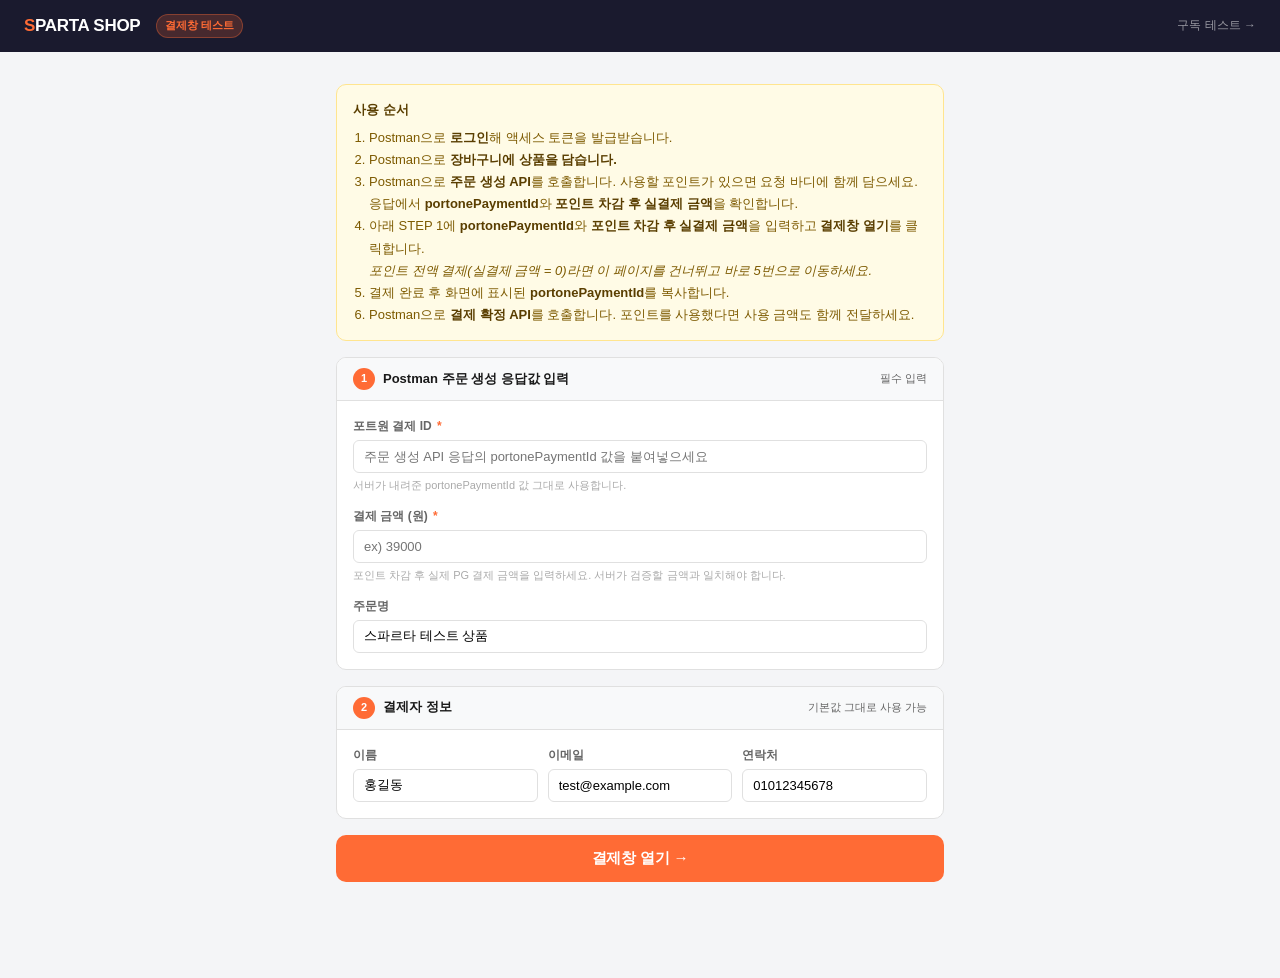
==== src/main/resources/static/index.html @ 1d451e27 "feat: 일반 및 구독 결제 테스트 페이지 추가" ====
<!DOCTYPE html>
<html lang="ko">
<head>
  <meta charset="UTF-8" />
  <meta name="viewport" content="width=device-width, initial-scale=1.0" />
  <title>결제창 테스트 : SPARTA SHOP</title>
  <script src="https://cdn.portone.io/v2/browser-sdk.js"></script>
  <script src="config.js"></script>
  <style>
    *, *::before, *::after { box-sizing: border-box; margin: 0; padding: 0; }

    :root {
      --primary:   #FF6B35;
      --accent:    #1a1a2e;
      --success:   #00c471;
      --danger:    #ff4757;
      --text:      #1a1a1a;
      --text-sub:  #666;
      --border:    #e0e0e0;
      --bg:        #f4f5f7;
      --card:      #ffffff;
      --radius:    10px;
      --mono:      "SFMono-Regular", Consolas, "Liberation Mono", Menlo, monospace;
    }

    body {
      font-family: -apple-system, BlinkMacSystemFont, "Apple SD Gothic Neo",
                   "Pretendard", "Noto Sans KR", sans-serif;
      background: var(--bg);
      color: var(--text);
      font-size: 14px;
      line-height: 1.6;
      min-height: 100vh;
    }

    /* ── 헤더 ── */
    header {
      background: var(--accent);
      padding: 0 24px;
      height: 52px;
      display: flex;
      align-items: center;
      gap: 16px;
    }
    .logo {
      font-size: 17px;
      font-weight: 900;
      color: #fff;
      letter-spacing: -0.3px;
      text-decoration: none;
    }
    .logo span { color: var(--primary); }
    .page-badge {
      background: rgba(255,107,53,.2);
      color: var(--primary);
      font-size: 11px;
      font-weight: 700;
      padding: 2px 8px;
      border-radius: 20px;
      border: 1px solid rgba(255,107,53,.35);
    }
    .header-link {
      margin-left: auto;
      color: rgba(255,255,255,.55);
      font-size: 12px;
      text-decoration: none;
    }
    .header-link:hover { color: #fff; }

    /* ── 레이아웃 ── */
    .container {
      max-width: 640px;
      margin: 32px auto;
      padding: 0 16px 64px;
      display: flex;
      flex-direction: column;
      gap: 16px;
    }

    /* ── 안내 배너 ── */
    .guide-banner {
      background: #fffbe6;
      border: 1px solid #ffe58f;
      border-radius: var(--radius);
      padding: 14px 16px;
      font-size: 13px;
      color: #7d5a00;
      line-height: 1.7;
    }
    .guide-banner strong { color: #5a3e00; }
    .guide-banner ol {
      margin: 6px 0 0 16px;
    }

    /* ── 카드 ── */
    .card {
      background: var(--card);
      border: 1px solid var(--border);
      border-radius: var(--radius);
      overflow: hidden;
    }
    .card-head {
      background: #f8f9fa;
      border-bottom: 1px solid var(--border);
      padding: 10px 16px;
      display: flex;
      align-items: center;
      gap: 8px;
    }
    .step-num {
      width: 22px;
      height: 22px;
      border-radius: 50%;
      background: var(--primary);
      color: #fff;
      font-size: 11px;
      font-weight: 800;
      display: flex;
      align-items: center;
      justify-content: center;
      flex-shrink: 0;
    }
    .card-title {
      font-size: 13px;
      font-weight: 700;
      color: var(--text);
    }
    .card-sub {
      font-size: 11px;
      color: var(--text-sub);
      margin-left: auto;
    }
    .card-body {
      padding: 16px;
      display: flex;
      flex-direction: column;
      gap: 12px;
    }

    /* ── 폼 필드 ── */
    .field { display: flex; flex-direction: column; gap: 4px; }
    .field-row { display: grid; grid-template-columns: 1fr 1fr 1fr; gap: 10px; }
    label {
      font-size: 12px;
      font-weight: 600;
      color: var(--text-sub);
    }
    label .required { color: var(--primary); margin-left: 2px; }
    input[type="text"],
    input[type="number"],
    input[type="email"],
    input[type="tel"] {
      border: 1px solid var(--border);
      border-radius: 6px;
      padding: 8px 10px;
      font-size: 13px;
      font-family: inherit;
      outline: none;
      transition: border-color .15s;
      width: 100%;
    }
    input:focus { border-color: var(--primary); }
    .field-hint {
      font-size: 11px;
      color: #aaa;
    }

    /* ── 결제 버튼 ── */
    #payBtn {
      width: 100%;
      background: var(--primary);
      color: #fff;
      border: none;
      border-radius: var(--radius);
      padding: 14px;
      font-size: 15px;
      font-weight: 800;
      cursor: pointer;
      letter-spacing: -0.2px;
      transition: background .15s, opacity .15s;
    }
    #payBtn:hover  { background: #e55a24; }
    #payBtn:disabled { opacity: .55; cursor: not-allowed; }

    /* ── 결과 패널 ── */
    #resultPanel { display: none; }

    .result-card-success { border-color: var(--success); }
    .result-card-error   { border-color: var(--danger); }

    .result-head-success {
      background: #e6faf2;
      border-bottom: 1px solid #b2ecd5;
      padding: 10px 16px;
      display: flex;
      align-items: center;
      gap: 8px;
      font-weight: 700;
      font-size: 13px;
      color: #007a47;
    }
    .result-head-error {
      background: #fff0f0;
      border-bottom: 1px solid #ffc5c5;
      padding: 10px 16px;
      display: flex;
      align-items: center;
      gap: 8px;
      font-weight: 700;
      font-size: 13px;
      color: #c0392b;
    }

    .key-field {
      background: #f8f9fa;
      border: 1px solid var(--border);
      border-radius: 8px;
      padding: 12px 14px;
      margin: 14px 16px 0;
    }
    .key-field-label {
      font-size: 11px;
      font-weight: 700;
      color: var(--text-sub);
      margin-bottom: 6px;
      text-transform: uppercase;
      letter-spacing: 0.5px;
    }
    .key-field-row {
      display: flex;
      align-items: center;
      gap: 8px;
    }
    .key-value {
      font-family: var(--mono);
      font-size: 13px;
      font-weight: 600;
      color: #1a1a2e;
      word-break: break-all;
      flex: 1;
    }
    .copy-btn {
      background: var(--accent);
      color: #fff;
      border: none;
      border-radius: 5px;
      padding: 5px 10px;
      font-size: 11px;
      font-weight: 700;
      cursor: pointer;
      white-space: nowrap;
      transition: background .15s;
      flex-shrink: 0;
    }
    .copy-btn:hover { background: #2d2d4e; }
    .copy-btn.copied { background: var(--success); }

    .next-hint {
      margin: 10px 16px 14px;
      background: #f0f4ff;
      border: 1px solid #c7d7ff;
      border-radius: 7px;
      padding: 10px 12px;
      font-size: 12px;
      color: #3450a3;
      line-height: 1.6;
    }
    .next-hint strong { font-weight: 700; }

    /* ── JSON 영역 ── */
    .json-section {
      padding: 0 16px 16px;
    }
    .json-toggle {
      background: none;
      border: none;
      color: var(--text-sub);
      font-size: 11px;
      cursor: pointer;
      padding: 4px 0;
      display: flex;
      align-items: center;
      gap: 4px;
      margin-top: 10px;
    }
    .json-toggle:hover { color: var(--text); }
    .json-box {
      background: #1a1a2e;
      color: #a8d8a8;
      font-family: var(--mono);
      font-size: 12px;
      border-radius: 7px;
      padding: 12px 14px;
      overflow-x: auto;
      white-space: pre;
      margin-top: 6px;
      line-height: 1.7;
      display: none;
    }
    .json-box.open { display: block; }
  </style>
</head>
<body>

<header>
  <a class="logo" href="/"><span>S</span>PARTA SHOP</a>
  <span class="page-badge">결제창 테스트</span>
  <a class="header-link" href="/subscription.html">구독 테스트 →</a>
</header>

<div class="container">

  <!-- 안내 배너 -->
  <div class="guide-banner">
    <strong>사용 순서</strong>
    <ol>
      <li>Postman으로 <strong>로그인</strong>해 액세스 토큰을 발급받습니다.</li>
      <li>Postman으로 <strong>장바구니에 상품을 담습니다.</strong></li>
      <li>Postman으로 <strong>주문 생성 API</strong>를 호출합니다. 사용할 포인트가 있으면 요청 바디에 함께 담으세요.<br>
          응답에서 <strong>portonePaymentId</strong>와 <strong>포인트 차감 후 실결제 금액</strong>을 확인합니다.</li>
      <li>아래 STEP 1에 <strong>portonePaymentId</strong>와 <strong>포인트 차감 후 실결제 금액</strong>을 입력하고 <strong>결제창 열기</strong>를 클릭합니다.<br>
          <em>포인트 전액 결제(실결제 금액 = 0)라면 이 페이지를 건너뛰고 바로 5번으로 이동하세요.</em></li>
      <li>결제 완료 후 화면에 표시된 <strong>portonePaymentId</strong>를 복사합니다.</li>
      <li>Postman으로 <strong>결제 확정 API</strong>를 호출합니다. 포인트를 사용했다면 사용 금액도 함께 전달하세요.</li>
    </ol>
  </div>

  <!-- STEP 1 : Postman에서 받아온 값 -->
  <div class="card">
    <div class="card-head">
      <div class="step-num">1</div>
      <span class="card-title">Postman 주문 생성 응답값 입력</span>
      <span class="card-sub">필수 입력</span>
    </div>
    <div class="card-body">
      <div class="field">
        <label>포트원 결제 ID <span class="required">*</span></label>
        <input type="text" id="portonePaymentId"
               placeholder="주문 생성 API 응답의 portonePaymentId 값을 붙여넣으세요" />
        <span class="field-hint">서버가 내려준 portonePaymentId 값 그대로 사용합니다.</span>
      </div>
      <div class="field">
        <label>결제 금액 (원) <span class="required">*</span></label>
        <input type="number" id="amount" placeholder="ex) 39000" min="100" />
        <span class="field-hint">포인트 차감 후 실제 PG 결제 금액을 입력하세요. 서버가 검증할 금액과 일치해야 합니다.</span>
      </div>
      <div class="field">
        <label>주문명</label>
        <input type="text" id="orderName" value="스파르타 테스트 상품" />
      </div>
    </div>
  </div>

  <!-- STEP 2 : 결제자 정보 -->
  <div class="card">
    <div class="card-head">
      <div class="step-num">2</div>
      <span class="card-title">결제자 정보</span>
      <span class="card-sub">기본값 그대로 사용 가능</span>
    </div>
    <div class="card-body">
      <div class="field-row">
        <div class="field">
          <label>이름</label>
          <input type="text" id="payerName" value="홍길동" />
        </div>
        <div class="field">
          <label>이메일</label>
          <input type="email" id="payerEmail" value="test@example.com" />
        </div>
        <div class="field">
          <label>연락처</label>
          <input type="tel" id="payerPhone" value="01012345678" />
        </div>
      </div>
    </div>
  </div>

  <!-- 결제 버튼 -->
  <button id="payBtn" onclick="openPayment()">결제창 열기 →</button>

  <!-- 결과 패널 -->
  <div class="card" id="resultPanel">

    <!-- 성공 -->
    <div id="successResult" style="display:none">
      <div class="result-head-success">
        ✅ 결제 완료 : PortOne 콜백을 받았습니다
      </div>

      <div class="key-field">
        <div class="key-field-label">portonePaymentId : 결제 확정 API에 사용</div>
        <div class="key-field-row">
          <span class="key-value" id="resultPaymentId">—</span>
          <button class="copy-btn" onclick="copyValue('resultPaymentId', this)">복사</button>
        </div>
      </div>

      <div class="next-hint">
        <strong>다음 단계</strong> : 위 <code>portonePaymentId</code>를 복사한 뒤,
        Postman으로 <strong>결제 확정 API</strong>를 호출하세요.<br>
        (예: <code>POST /api/payments/confirm</code> : 팀이 설계한 경로 사용)
      </div>

      <div class="json-section">
        <button class="json-toggle" onclick="toggleJson(this, 'successJson')">
          ▶ PortOne 응답 전체 보기
        </button>
        <pre class="json-box" id="successJson"></pre>
      </div>
    </div>

    <!-- 에러 -->
    <div id="errorResult" style="display:none">
      <div class="result-head-error">
        ❌ 결제 실패 또는 취소
      </div>
      <div class="json-section">
        <button class="json-toggle" onclick="toggleJson(this, 'errorJson')" style="margin-top:10px">
          ▶ 오류 응답 보기
        </button>
        <pre class="json-box" id="errorJson"></pre>
      </div>
    </div>

  </div><!-- /resultPanel -->

</div><!-- /container -->

<script>
  /* ── 결제창 열기 ── */
  async function openPayment() {
    const portonePaymentId = document.getElementById("portonePaymentId").value.trim();
    const amountRaw        = document.getElementById("amount").value;
    const orderName        = document.getElementById("orderName").value.trim() || "스파르타 테스트 상품";
    const fullName         = document.getElementById("payerName").value.trim()  || "홍길동";
    const email            = document.getElementById("payerEmail").value.trim() || "test@example.com";
    const phoneNumber      = document.getElementById("payerPhone").value.trim() || "01012345678";

    if (!portonePaymentId) {
      alert("포트원 결제 ID를 입력하세요.\n(Postman 주문 생성 응답의 portonePaymentId 값)");
      return;
    }
    const amount = parseInt(amountRaw, 10);
    if (!amount || amount < 100) {
      alert("결제 금액을 올바르게 입력하세요. (최소 100원)");
      return;
    }

    const btn = document.getElementById("payBtn");
    btn.disabled = true;
    btn.textContent = "결제창 여는 중…";
    hideResult();

    try {
      const response = await PortOne.requestPayment({
        storeId:     CONFIG.storeId,
        channelKey:  CONFIG.channelKey,
        paymentId:   portonePaymentId,   // PortOne SDK 파라미터 이름은 paymentId
        orderName,
        totalAmount: amount,
        currency:    "KRW",
        payMethod:   "CARD",
        customer: { fullName, email, phoneNumber },
      });

      showSuccess(response);
    } catch (e) {
      showError(e);
    } finally {
      btn.disabled = false;
      btn.textContent = "결제창 열기 →";
    }
  }

  /* ── 성공 표시 ── */
  function showSuccess(response) {
    document.getElementById("resultPanel").style.display = "block";
    document.getElementById("successResult").style.display = "block";
    document.getElementById("errorResult").style.display = "none";

    document.getElementById("resultPaymentId").textContent =
      response.paymentId || "(paymentId 없음)";
    document.getElementById("successJson").textContent =
      JSON.stringify(response, null, 2);
  }

  /* ── 실패/취소 표시 ── */
  function showError(e) {
    document.getElementById("resultPanel").style.display = "block";
    document.getElementById("successResult").style.display = "none";
    document.getElementById("errorResult").style.display = "block";

    const payload = e && typeof e === "object"
      ? e
      : { message: String(e) };
    document.getElementById("errorJson").textContent =
      JSON.stringify(payload, null, 2);
    document.getElementById("errorJson").classList.add("open");

    // 토글 버튼 텍스트도 업데이트
    const toggle = document.querySelector("#errorResult .json-toggle");
    if (toggle) toggle.textContent = "▼ 오류 응답 보기";
  }

  /* ── 결과 초기화 ── */
  function hideResult() {
    document.getElementById("resultPanel").style.display = "none";
    document.getElementById("successResult").style.display = "none";
    document.getElementById("errorResult").style.display = "none";
    document.querySelectorAll(".json-box").forEach(el => el.classList.remove("open"));
  }

  /* ── JSON 토글 ── */
  function toggleJson(btn, targetId) {
    const box = document.getElementById(targetId);
    const open = box.classList.toggle("open");
    btn.textContent = (open ? "▼ " : "▶ ") + btn.textContent.slice(2);
  }

  /* ── 복사 ── */
  function copyValue(id, btn) {
    const text = document.getElementById(id).textContent;
    navigator.clipboard.writeText(text).then(() => {
      btn.textContent = "복사됨 ✓";
      btn.classList.add("copied");
      setTimeout(() => {
        btn.textContent = "복사";
        btn.classList.remove("copied");
      }, 1800);
    });
  }
</script>
</body>
</html>
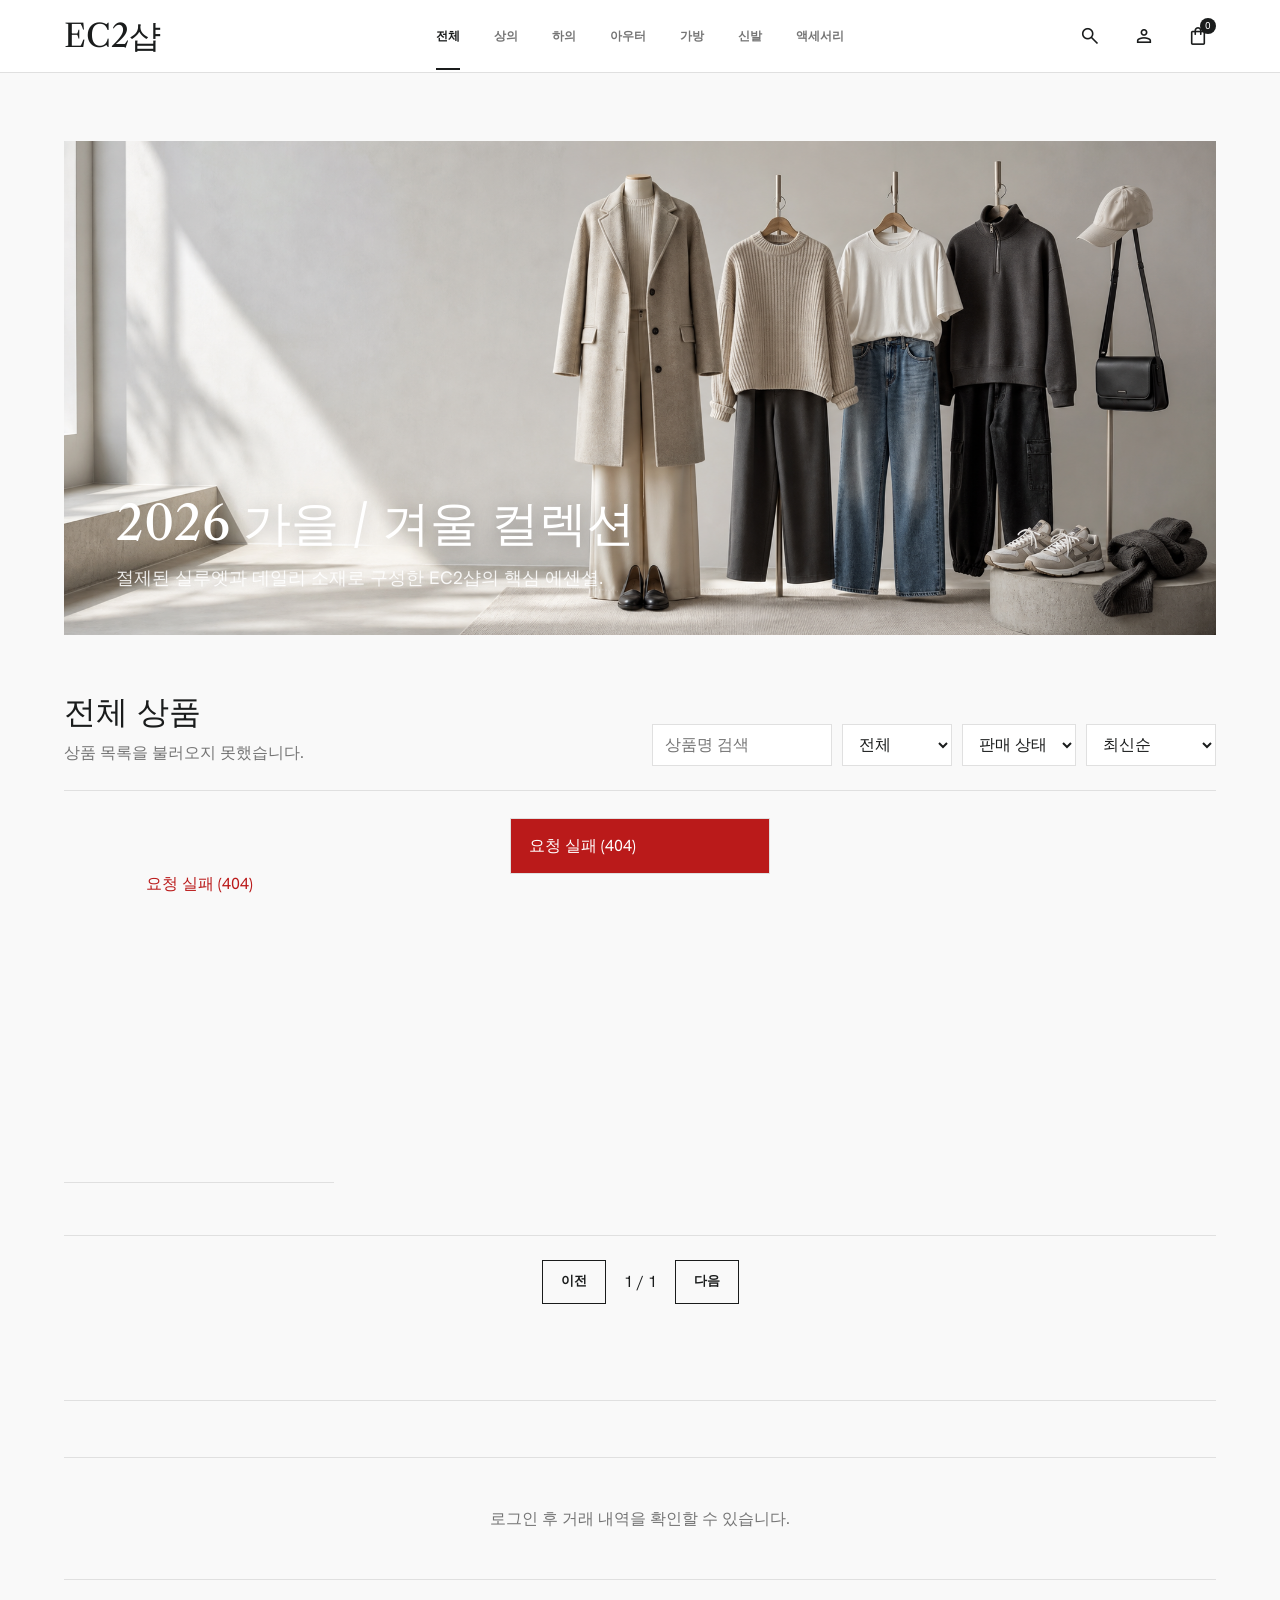
==== commit e86d37f8: "feat: 쇼핑몰 프론트 화면 구현" ====
--- a/src/main/resources/static/index.html
+++ b/src/main/resources/static/index.html
@@ -3,533 +3,183 @@
 <head>
   <meta charset="UTF-8" />
   <meta name="viewport" content="width=device-width, initial-scale=1.0" />
-  <title>결제창 테스트 : SPARTA SHOP</title>
-  <script src="https://cdn.portone.io/v2/browser-sdk.js"></script>
-  <script src="config.js"></script>
-  <style>
-    *, *::before, *::after { box-sizing: border-box; margin: 0; padding: 0; }
-
-    :root {
-      --primary:   #FF6B35;
-      --accent:    #1a1a2e;
-      --success:   #00c471;
-      --danger:    #ff4757;
-      --text:      #1a1a1a;
-      --text-sub:  #666;
-      --border:    #e0e0e0;
-      --bg:        #f4f5f7;
-      --card:      #ffffff;
-      --radius:    10px;
-      --mono:      "SFMono-Regular", Consolas, "Liberation Mono", Menlo, monospace;
-    }
-
-    body {
-      font-family: -apple-system, BlinkMacSystemFont, "Apple SD Gothic Neo",
-                   "Pretendard", "Noto Sans KR", sans-serif;
-      background: var(--bg);
-      color: var(--text);
-      font-size: 14px;
-      line-height: 1.6;
-      min-height: 100vh;
-    }
-
-    /* ── 헤더 ── */
-    header {
-      background: var(--accent);
-      padding: 0 24px;
-      height: 52px;
-      display: flex;
-      align-items: center;
-      gap: 16px;
-    }
-    .logo {
-      font-size: 17px;
-      font-weight: 900;
-      color: #fff;
-      letter-spacing: -0.3px;
-      text-decoration: none;
-    }
-    .logo span { color: var(--primary); }
-    .page-badge {
-      background: rgba(255,107,53,.2);
-      color: var(--primary);
-      font-size: 11px;
-      font-weight: 700;
-      padding: 2px 8px;
-      border-radius: 20px;
-      border: 1px solid rgba(255,107,53,.35);
-    }
-    .header-link {
-      margin-left: auto;
-      color: rgba(255,255,255,.55);
-      font-size: 12px;
-      text-decoration: none;
-    }
-    .header-link:hover { color: #fff; }
-
-    /* ── 레이아웃 ── */
-    .container {
-      max-width: 640px;
-      margin: 32px auto;
-      padding: 0 16px 64px;
-      display: flex;
-      flex-direction: column;
-      gap: 16px;
-    }
-
-    /* ── 안내 배너 ── */
-    .guide-banner {
-      background: #fffbe6;
-      border: 1px solid #ffe58f;
-      border-radius: var(--radius);
-      padding: 14px 16px;
-      font-size: 13px;
-      color: #7d5a00;
-      line-height: 1.7;
-    }
-    .guide-banner strong { color: #5a3e00; }
-    .guide-banner ol {
-      margin: 6px 0 0 16px;
-    }
-
-    /* ── 카드 ── */
-    .card {
-      background: var(--card);
-      border: 1px solid var(--border);
-      border-radius: var(--radius);
-      overflow: hidden;
-    }
-    .card-head {
-      background: #f8f9fa;
-      border-bottom: 1px solid var(--border);
-      padding: 10px 16px;
-      display: flex;
-      align-items: center;
-      gap: 8px;
-    }
-    .step-num {
-      width: 22px;
-      height: 22px;
-      border-radius: 50%;
-      background: var(--primary);
-      color: #fff;
-      font-size: 11px;
-      font-weight: 800;
-      display: flex;
-      align-items: center;
-      justify-content: center;
-      flex-shrink: 0;
-    }
-    .card-title {
-      font-size: 13px;
-      font-weight: 700;
-      color: var(--text);
-    }
-    .card-sub {
-      font-size: 11px;
-      color: var(--text-sub);
-      margin-left: auto;
-    }
-    .card-body {
-      padding: 16px;
-      display: flex;
-      flex-direction: column;
-      gap: 12px;
-    }
-
-    /* ── 폼 필드 ── */
-    .field { display: flex; flex-direction: column; gap: 4px; }
-    .field-row { display: grid; grid-template-columns: 1fr 1fr 1fr; gap: 10px; }
-    label {
-      font-size: 12px;
-      font-weight: 600;
-      color: var(--text-sub);
-    }
-    label .required { color: var(--primary); margin-left: 2px; }
-    input[type="text"],
-    input[type="number"],
-    input[type="email"],
-    input[type="tel"] {
-      border: 1px solid var(--border);
-      border-radius: 6px;
-      padding: 8px 10px;
-      font-size: 13px;
-      font-family: inherit;
-      outline: none;
-      transition: border-color .15s;
-      width: 100%;
-    }
-    input:focus { border-color: var(--primary); }
-    .field-hint {
-      font-size: 11px;
-      color: #aaa;
-    }
-
-    /* ── 결제 버튼 ── */
-    #payBtn {
-      width: 100%;
-      background: var(--primary);
-      color: #fff;
-      border: none;
-      border-radius: var(--radius);
-      padding: 14px;
-      font-size: 15px;
-      font-weight: 800;
-      cursor: pointer;
-      letter-spacing: -0.2px;
-      transition: background .15s, opacity .15s;
-    }
-    #payBtn:hover  { background: #e55a24; }
-    #payBtn:disabled { opacity: .55; cursor: not-allowed; }
-
-    /* ── 결과 패널 ── */
-    #resultPanel { display: none; }
-
-    .result-card-success { border-color: var(--success); }
-    .result-card-error   { border-color: var(--danger); }
-
-    .result-head-success {
-      background: #e6faf2;
-      border-bottom: 1px solid #b2ecd5;
-      padding: 10px 16px;
-      display: flex;
-      align-items: center;
-      gap: 8px;
-      font-weight: 700;
-      font-size: 13px;
-      color: #007a47;
-    }
-    .result-head-error {
-      background: #fff0f0;
-      border-bottom: 1px solid #ffc5c5;
-      padding: 10px 16px;
-      display: flex;
-      align-items: center;
-      gap: 8px;
-      font-weight: 700;
-      font-size: 13px;
-      color: #c0392b;
-    }
-
-    .key-field {
-      background: #f8f9fa;
-      border: 1px solid var(--border);
-      border-radius: 8px;
-      padding: 12px 14px;
-      margin: 14px 16px 0;
-    }
-    .key-field-label {
-      font-size: 11px;
-      font-weight: 700;
-      color: var(--text-sub);
-      margin-bottom: 6px;
-      text-transform: uppercase;
-      letter-spacing: 0.5px;
-    }
-    .key-field-row {
-      display: flex;
-      align-items: center;
-      gap: 8px;
-    }
-    .key-value {
-      font-family: var(--mono);
-      font-size: 13px;
-      font-weight: 600;
-      color: #1a1a2e;
-      word-break: break-all;
-      flex: 1;
-    }
-    .copy-btn {
-      background: var(--accent);
-      color: #fff;
-      border: none;
-      border-radius: 5px;
-      padding: 5px 10px;
-      font-size: 11px;
-      font-weight: 700;
-      cursor: pointer;
-      white-space: nowrap;
-      transition: background .15s;
-      flex-shrink: 0;
-    }
-    .copy-btn:hover { background: #2d2d4e; }
-    .copy-btn.copied { background: var(--success); }
-
-    .next-hint {
-      margin: 10px 16px 14px;
-      background: #f0f4ff;
-      border: 1px solid #c7d7ff;
-      border-radius: 7px;
-      padding: 10px 12px;
-      font-size: 12px;
-      color: #3450a3;
-      line-height: 1.6;
-    }
-    .next-hint strong { font-weight: 700; }
-
-    /* ── JSON 영역 ── */
-    .json-section {
-      padding: 0 16px 16px;
-    }
-    .json-toggle {
-      background: none;
-      border: none;
-      color: var(--text-sub);
-      font-size: 11px;
-      cursor: pointer;
-      padding: 4px 0;
-      display: flex;
-      align-items: center;
-      gap: 4px;
-      margin-top: 10px;
-    }
-    .json-toggle:hover { color: var(--text); }
-    .json-box {
-      background: #1a1a2e;
-      color: #a8d8a8;
-      font-family: var(--mono);
-      font-size: 12px;
-      border-radius: 7px;
-      padding: 12px 14px;
-      overflow-x: auto;
-      white-space: pre;
-      margin-top: 6px;
-      line-height: 1.7;
-      display: none;
-    }
-    .json-box.open { display: block; }
-  </style>
+  <title>EC2샵</title>
+  <link rel="preconnect" href="https://fonts.googleapis.com" />
+  <link rel="preconnect" href="https://fonts.gstatic.com" crossorigin />
+  <link rel="icon" href="data:," />
+  <link href="https://fonts.googleapis.com/css2?family=Hanken+Grotesk:wght@400;500;600;700&family=Libre+Caslon+Text:wght@400;700&family=Material+Symbols+Outlined:wght@300;400;500&display=swap" rel="stylesheet" />
+  <link rel="stylesheet" href="styles.css?v=20260606-detail-status-cleanup" />
+  <script defer src="app.js?v=20260606-cart-price-only"></script>
 </head>
 <body>
-
-<header>
-  <a class="logo" href="/"><span>S</span>PARTA SHOP</a>
-  <span class="page-badge">결제창 테스트</span>
-  <a class="header-link" href="/subscription.html">구독 테스트 →</a>
+<header class="site-header">
+  <div class="header-inner">
+    <button class="icon-button mobile-only" type="button" data-action="scroll-products" aria-label="상품으로 이동">
+      <span class="material-symbols-outlined">menu</span>
+    </button>
+    <a class="brand" href="/">EC2샵</a>
+    <nav class="primary-nav" aria-label="주요 메뉴">
+      <button class="nav-link is-active" type="button" data-category-nav="">전체</button>
+      <button class="nav-link" type="button" data-category-nav="TOP">상의</button>
+      <button class="nav-link" type="button" data-category-nav="BOTTOM">하의</button>
+      <button class="nav-link" type="button" data-category-nav="OUTER">아우터</button>
+      <button class="nav-link" type="button" data-category-nav="BAG">가방</button>
+      <button class="nav-link" type="button" data-category-nav="SHOES">신발</button>
+      <button class="nav-link" type="button" data-category-nav="ACCESSORY">액세서리</button>
+    </nav>
+    <div class="header-actions">
+      <button class="icon-button" type="button" data-action="focus-search" aria-label="검색">
+        <span class="material-symbols-outlined">search</span>
+      </button>
+      <button class="icon-button" type="button" data-action="open-auth" aria-label="계정">
+        <span class="material-symbols-outlined">person</span>
+      </button>
+      <button class="icon-button cart-trigger" type="button" data-action="open-cart" aria-label="장바구니">
+        <span class="material-symbols-outlined">shopping_bag</span>
+        <span class="cart-count" id="cartCount">0</span>
+      </button>
+    </div>
+  </div>
 </header>
 
-<div class="container">
-
-  <!-- 안내 배너 -->
-  <div class="guide-banner">
-    <strong>사용 순서</strong>
-    <ol>
-      <li>Postman으로 <strong>로그인</strong>해 액세스 토큰을 발급받습니다.</li>
-      <li>Postman으로 <strong>장바구니에 상품을 담습니다.</strong></li>
-      <li>Postman으로 <strong>주문 생성 API</strong>를 호출합니다. 사용할 포인트가 있으면 요청 바디에 함께 담으세요.<br>
-          응답에서 <strong>portonePaymentId</strong>와 <strong>포인트 차감 후 실결제 금액</strong>을 확인합니다.</li>
-      <li>아래 STEP 1에 <strong>portonePaymentId</strong>와 <strong>포인트 차감 후 실결제 금액</strong>을 입력하고 <strong>결제창 열기</strong>를 클릭합니다.<br>
-          <em>포인트 전액 결제(실결제 금액 = 0)라면 이 페이지를 건너뛰고 바로 5번으로 이동하세요.</em></li>
-      <li>결제 완료 후 화면에 표시된 <strong>portonePaymentId</strong>를 복사합니다.</li>
-      <li>Postman으로 <strong>결제 확정 API</strong>를 호출합니다. 포인트를 사용했다면 사용 금액도 함께 전달하세요.</li>
-    </ol>
-  </div>
-
-  <!-- STEP 1 : Postman에서 받아온 값 -->
-  <div class="card">
-    <div class="card-head">
-      <div class="step-num">1</div>
-      <span class="card-title">Postman 주문 생성 응답값 입력</span>
-      <span class="card-sub">필수 입력</span>
-    </div>
-    <div class="card-body">
-      <div class="field">
-        <label>포트원 결제 ID <span class="required">*</span></label>
-        <input type="text" id="portonePaymentId"
-               placeholder="주문 생성 API 응답의 portonePaymentId 값을 붙여넣으세요" />
-        <span class="field-hint">서버가 내려준 portonePaymentId 값 그대로 사용합니다.</span>
-      </div>
-      <div class="field">
-        <label>결제 금액 (원) <span class="required">*</span></label>
-        <input type="number" id="amount" placeholder="ex) 39000" min="100" />
-        <span class="field-hint">포인트 차감 후 실제 PG 결제 금액을 입력하세요. 서버가 검증할 금액과 일치해야 합니다.</span>
-      </div>
-      <div class="field">
-        <label>주문명</label>
-        <input type="text" id="orderName" value="스파르타 테스트 상품" />
+<main>
+  <section class="hero-section">
+    <div class="hero-media">
+      <img src="assets/products/hero-editorial.png" alt="EC2샵 가을 겨울 에디토리얼 컬렉션" />
+      <div class="hero-copy">
+        <h1>2026 가을 / 겨울 컬렉션</h1>
+        <p>절제된 실루엣과 데일리 소재로 구성한 EC2샵의 핵심 에센셜.</p>
       </div>
     </div>
+  </section>
+
+  <section class="content-band products-band" id="products">
+    <div class="section-heading">
+      <div>
+        <h2 id="productTitle">전체 상품</h2>
+        <p id="productMeta">상품을 불러오는 중입니다.</p>
+      </div>
+      <div class="filter-bar" aria-label="상품 필터">
+        <input class="search-input" id="searchInput" type="search" placeholder="상품명 검색" />
+        <select id="categoryFilter" aria-label="카테고리">
+          <option value="">전체</option>
+          <option value="TOP">상의</option>
+          <option value="BOTTOM">하의</option>
+          <option value="OUTER">아우터</option>
+          <option value="BAG">가방</option>
+          <option value="SHOES">신발</option>
+          <option value="ACCESSORY">액세서리</option>
+        </select>
+        <select id="statusFilter" aria-label="판매 상태">
+          <option value="">판매 상태</option>
+          <option value="ON_SALE">판매중</option>
+          <option value="SOLD_OUT">품절</option>
+        </select>
+        <select id="sortFilter" aria-label="정렬">
+          <option value="LATEST">최신순</option>
+          <option value="PRICE_ASC">낮은 가격순</option>
+          <option value="PRICE_DESC">높은 가격순</option>
+        </select>
+      </div>
+    </div>
+    <div class="product-grid" id="productGrid" aria-live="polite"></div>
+    <div class="pagination-row">
+      <button class="ghost-button" type="button" id="prevPageBtn">이전</button>
+      <span id="pageMeta">1 / 1</span>
+      <button class="ghost-button" type="button" id="nextPageBtn">다음</button>
+    </div>
+  </section>
+
+  <section class="content-band account-band" id="account" aria-label="포인트 거래 내역">
+    <div class="account-layout">
+      <div class="transaction-list" id="pointTransactions"></div>
+    </div>
+  </section>
+</main>
+
+<aside class="drawer" id="productDrawer" aria-hidden="true">
+  <div class="drawer-panel product-panel">
+    <button class="icon-button drawer-close" type="button" data-action="close-product" aria-label="닫기">
+      <span class="material-symbols-outlined">close</span>
+    </button>
+    <div id="productDetail"></div>
   </div>
+</aside>
 
-  <!-- STEP 2 : 결제자 정보 -->
-  <div class="card">
-    <div class="card-head">
-      <div class="step-num">2</div>
-      <span class="card-title">결제자 정보</span>
-      <span class="card-sub">기본값 그대로 사용 가능</span>
+<aside class="drawer" id="cartDrawer" aria-hidden="true">
+  <div class="drawer-panel cart-panel">
+    <div class="drawer-header">
+      <h2>장바구니</h2>
+      <button class="icon-button" type="button" data-action="close-cart" aria-label="닫기">
+        <span class="material-symbols-outlined">close</span>
+      </button>
     </div>
-    <div class="card-body">
-      <div class="field-row">
-        <div class="field">
-          <label>이름</label>
-          <input type="text" id="payerName" value="홍길동" />
+    <div class="cart-body" id="cartItems"></div>
+    <div class="checkout-summary">
+      <div class="summary-line">
+        <span>상품 금액</span>
+        <strong id="cartSubtotal">0원</strong>
+      </div>
+      <div class="point-row">
+        <label for="usePointInput">포인트 사용</label>
+        <div class="point-control">
+          <input id="usePointInput" type="number" min="0" step="1" value="0" />
+          <button class="ghost-button small" type="button" data-action="use-all-points">전액</button>
         </div>
-        <div class="field">
-          <label>이메일</label>
-          <input type="email" id="payerEmail" value="test@example.com" />
+        <span id="pointHint">보유 포인트 0P</span>
+      </div>
+      <div class="summary-line total">
+        <span>결제 예정 금액</span>
+        <strong id="checkoutTotal">0원</strong>
+      </div>
+      <button class="primary-button" type="button" data-action="create-order">결제하기</button>
+      <button class="ghost-button full" type="button" data-action="clear-cart">전체 비우기</button>
+    </div>
+  </div>
+</aside>
+
+<dialog class="auth-dialog" id="authDialog">
+  <form method="dialog" class="auth-card">
+    <button class="icon-button dialog-close" value="cancel" aria-label="닫기">
+      <span class="material-symbols-outlined">close</span>
+    </button>
+    <div class="auth-tabs" id="authTabs">
+      <button class="auth-tab is-active" type="button" data-auth-tab="login">로그인</button>
+      <button class="auth-tab" type="button" data-auth-tab="signup">회원가입</button>
+    </div>
+    <section class="auth-pane is-active" id="loginPane">
+      <label>이메일 <input id="loginEmail" type="email" autocomplete="email" /></label>
+      <label>비밀번호 <input id="loginPassword" type="password" autocomplete="current-password" /></label>
+      <button class="primary-button" type="button" data-action="login">로그인</button>
+    </section>
+    <section class="auth-pane" id="signupPane">
+      <label>이름 <input id="signupName" type="text" autocomplete="name" /></label>
+      <label>이메일 <input id="signupEmail" type="email" /></label>
+      <label>비밀번호 <input id="signupPassword" type="password" autocomplete="new-password" /></label>
+      <label>연락처 <input id="signupPhone" type="tel" autocomplete="tel" /></label>
+      <button class="primary-button" type="button" data-action="signup">회원가입</button>
+    </section>
+    <section class="auth-account hidden" id="authAccountPane" aria-live="polite">
+      <div class="auth-account-header">
+        <span class="label">내 정보</span>
+        <strong id="authUserName">비로그인</strong>
+        <span id="authUserEmail">-</span>
+      </div>
+      <div class="auth-account-grid">
+        <div>
+          <span class="label">현재 포인트</span>
+          <strong id="authPointBalance">-</strong>
         </div>
-        <div class="field">
-          <label>연락처</label>
-          <input type="tel" id="payerPhone" value="01012345678" />
+        <div>
+          <span class="label">회원 ID</span>
+          <strong id="authUserId">-</strong>
         </div>
       </div>
-    </div>
-  </div>
+      <button class="ghost-button full hidden" id="logoutButton" type="button" data-action="logout">로그아웃</button>
+    </section>
+  </form>
+</dialog>
 
-  <!-- 결제 버튼 -->
-  <button id="payBtn" onclick="openPayment()">결제창 열기 →</button>
-
-  <!-- 결과 패널 -->
-  <div class="card" id="resultPanel">
-
-    <!-- 성공 -->
-    <div id="successResult" style="display:none">
-      <div class="result-head-success">
-        ✅ 결제 완료 : PortOne 콜백을 받았습니다
-      </div>
-
-      <div class="key-field">
-        <div class="key-field-label">portonePaymentId : 결제 확정 API에 사용</div>
-        <div class="key-field-row">
-          <span class="key-value" id="resultPaymentId">—</span>
-          <button class="copy-btn" onclick="copyValue('resultPaymentId', this)">복사</button>
-        </div>
-      </div>
-
-      <div class="next-hint">
-        <strong>다음 단계</strong> : 위 <code>portonePaymentId</code>를 복사한 뒤,
-        Postman으로 <strong>결제 확정 API</strong>를 호출하세요.<br>
-        (예: <code>POST /api/payments/confirm</code> : 팀이 설계한 경로 사용)
-      </div>
-
-      <div class="json-section">
-        <button class="json-toggle" onclick="toggleJson(this, 'successJson')">
-          ▶ PortOne 응답 전체 보기
-        </button>
-        <pre class="json-box" id="successJson"></pre>
-      </div>
-    </div>
-
-    <!-- 에러 -->
-    <div id="errorResult" style="display:none">
-      <div class="result-head-error">
-        ❌ 결제 실패 또는 취소
-      </div>
-      <div class="json-section">
-        <button class="json-toggle" onclick="toggleJson(this, 'errorJson')" style="margin-top:10px">
-          ▶ 오류 응답 보기
-        </button>
-        <pre class="json-box" id="errorJson"></pre>
-      </div>
-    </div>
-
-  </div><!-- /resultPanel -->
-
-</div><!-- /container -->
-
-<script>
-  /* ── 결제창 열기 ── */
-  async function openPayment() {
-    const portonePaymentId = document.getElementById("portonePaymentId").value.trim();
-    const amountRaw        = document.getElementById("amount").value;
-    const orderName        = document.getElementById("orderName").value.trim() || "스파르타 테스트 상품";
-    const fullName         = document.getElementById("payerName").value.trim()  || "홍길동";
-    const email            = document.getElementById("payerEmail").value.trim() || "test@example.com";
-    const phoneNumber      = document.getElementById("payerPhone").value.trim() || "01012345678";
-
-    if (!portonePaymentId) {
-      alert("포트원 결제 ID를 입력하세요.\n(Postman 주문 생성 응답의 portonePaymentId 값)");
-      return;
-    }
-    const amount = parseInt(amountRaw, 10);
-    if (!amount || amount < 100) {
-      alert("결제 금액을 올바르게 입력하세요. (최소 100원)");
-      return;
-    }
-
-    const btn = document.getElementById("payBtn");
-    btn.disabled = true;
-    btn.textContent = "결제창 여는 중…";
-    hideResult();
-
-    try {
-      const response = await PortOne.requestPayment({
-        storeId:     CONFIG.storeId,
-        channelKey:  CONFIG.channelKey,
-        paymentId:   portonePaymentId,   // PortOne SDK 파라미터 이름은 paymentId
-        orderName,
-        totalAmount: amount,
-        currency:    "KRW",
-        payMethod:   "CARD",
-        customer: { fullName, email, phoneNumber },
-      });
-
-      showSuccess(response);
-    } catch (e) {
-      showError(e);
-    } finally {
-      btn.disabled = false;
-      btn.textContent = "결제창 열기 →";
-    }
-  }
-
-  /* ── 성공 표시 ── */
-  function showSuccess(response) {
-    document.getElementById("resultPanel").style.display = "block";
-    document.getElementById("successResult").style.display = "block";
-    document.getElementById("errorResult").style.display = "none";
-
-    document.getElementById("resultPaymentId").textContent =
-      response.paymentId || "(paymentId 없음)";
-    document.getElementById("successJson").textContent =
-      JSON.stringify(response, null, 2);
-  }
-
-  /* ── 실패/취소 표시 ── */
-  function showError(e) {
-    document.getElementById("resultPanel").style.display = "block";
-    document.getElementById("successResult").style.display = "none";
-    document.getElementById("errorResult").style.display = "block";
-
-    const payload = e && typeof e === "object"
-      ? e
-      : { message: String(e) };
-    document.getElementById("errorJson").textContent =
-      JSON.stringify(payload, null, 2);
-    document.getElementById("errorJson").classList.add("open");
-
-    // 토글 버튼 텍스트도 업데이트
-    const toggle = document.querySelector("#errorResult .json-toggle");
-    if (toggle) toggle.textContent = "▼ 오류 응답 보기";
-  }
-
-  /* ── 결과 초기화 ── */
-  function hideResult() {
-    document.getElementById("resultPanel").style.display = "none";
-    document.getElementById("successResult").style.display = "none";
-    document.getElementById("errorResult").style.display = "none";
-    document.querySelectorAll(".json-box").forEach(el => el.classList.remove("open"));
-  }
-
-  /* ── JSON 토글 ── */
-  function toggleJson(btn, targetId) {
-    const box = document.getElementById(targetId);
-    const open = box.classList.toggle("open");
-    btn.textContent = (open ? "▼ " : "▶ ") + btn.textContent.slice(2);
-  }
-
-  /* ── 복사 ── */
-  function copyValue(id, btn) {
-    const text = document.getElementById(id).textContent;
-    navigator.clipboard.writeText(text).then(() => {
-      btn.textContent = "복사됨 ✓";
-      btn.classList.add("copied");
-      setTimeout(() => {
-        btn.textContent = "복사";
-        btn.classList.remove("copied");
-      }, 1800);
-    });
-  }
-</script>
+<div class="toast" id="toast" role="status" aria-live="polite"></div>
 </body>
 </html>
--- a/src/main/resources/static/styles.css
+++ b/src/main/resources/static/styles.css
@@ -0,0 +1,957 @@
+:root {
+  --canvas: #ffffff;
+  --background: #f9f9f9;
+  --surface: #f3f3f3;
+  --surface-strong: #e8e8e8;
+  --ink: #1a1c1c;
+  --ink-muted: #757575;
+  --line: #e0e0e0;
+  --line-strong: #b7b7b7;
+  --navy: #0d1b2a;
+  --danger: #ba1a1a;
+  --success: #146c43;
+  --shadow: 0 22px 70px rgba(13, 27, 42, 0.08);
+  --serif: "Libre Caslon Text", Georgia, serif;
+  --sans: "Hanken Grotesk", "Apple SD Gothic Neo", "Malgun Gothic", sans-serif;
+  --content-max: 1440px;
+  --page-margin: 64px;
+}
+
+*,
+*::before,
+*::after {
+  box-sizing: border-box;
+}
+
+html {
+  scroll-behavior: smooth;
+}
+
+body {
+  margin: 0;
+  min-height: 100vh;
+  color: var(--ink);
+  background: var(--background);
+  font-family: var(--sans);
+  font-size: 16px;
+  line-height: 1.6;
+  letter-spacing: 0;
+}
+
+button,
+input,
+select {
+  font: inherit;
+  letter-spacing: 0;
+}
+
+button {
+  cursor: pointer;
+}
+
+img {
+  display: block;
+  max-width: 100%;
+}
+
+.material-symbols-outlined {
+  font-family: "Material Symbols Outlined";
+  font-weight: normal;
+  font-style: normal;
+  font-size: 22px;
+  line-height: 1;
+  display: inline-block;
+  text-transform: none;
+  word-wrap: normal;
+  white-space: nowrap;
+  direction: ltr;
+  font-feature-settings: "liga";
+  -webkit-font-feature-settings: "liga";
+  -webkit-font-smoothing: antialiased;
+  font-variation-settings: "FILL" 0, "wght" 350, "GRAD" 0, "opsz" 24;
+}
+
+.site-header {
+  position: sticky;
+  top: 0;
+  z-index: 40;
+  border-bottom: 1px solid var(--line);
+  background: rgba(255, 255, 255, 0.96);
+  backdrop-filter: blur(16px);
+}
+
+.header-inner {
+  width: min(100%, var(--content-max));
+  min-height: 72px;
+  margin: 0 auto;
+  padding: 0 var(--page-margin);
+  display: grid;
+  grid-template-columns: 180px 1fr 180px;
+  align-items: center;
+  gap: 24px;
+}
+
+.brand {
+  color: var(--ink);
+  text-decoration: none;
+  font-family: var(--serif);
+  font-size: 32px;
+  line-height: 1;
+}
+
+.primary-nav {
+  display: flex;
+  align-items: center;
+  justify-content: center;
+  gap: 34px;
+}
+
+.nav-link {
+  padding: 25px 0 22px;
+  border: 0;
+  border-bottom: 2px solid transparent;
+  background: transparent;
+  color: var(--ink-muted);
+  font-size: 12px;
+  font-weight: 600;
+}
+
+.nav-link:hover,
+.nav-link.is-active {
+  color: var(--ink);
+  border-color: var(--ink);
+}
+
+.header-actions {
+  display: flex;
+  justify-content: flex-end;
+  gap: 18px;
+}
+
+.icon-button {
+  position: relative;
+  width: 36px;
+  height: 36px;
+  padding: 0;
+  display: inline-flex;
+  align-items: center;
+  justify-content: center;
+  border: 0;
+  background: transparent;
+  color: var(--ink);
+}
+
+.icon-button:hover {
+  color: var(--navy);
+}
+
+.mobile-only {
+  display: none;
+}
+
+.cart-count {
+  position: absolute;
+  top: 0;
+  right: 0;
+  min-width: 16px;
+  height: 16px;
+  padding: 0 4px;
+  display: inline-flex;
+  align-items: center;
+  justify-content: center;
+  border-radius: 999px;
+  background: var(--ink);
+  color: var(--canvas);
+  font-size: 10px;
+  line-height: 1;
+}
+
+.hero-section {
+  width: min(100%, var(--content-max));
+  margin: 0 auto;
+  padding: 68px var(--page-margin) 56px;
+}
+
+.hero-media {
+  position: relative;
+  min-height: 420px;
+  aspect-ratio: 21 / 9;
+  overflow: hidden;
+  background: var(--surface);
+}
+
+.hero-media img {
+  width: 100%;
+  height: 100%;
+  object-fit: cover;
+}
+
+.hero-copy {
+  position: absolute;
+  left: 52px;
+  bottom: 42px;
+  max-width: 620px;
+  color: var(--canvas);
+  text-shadow: 0 1px 18px rgba(0, 0, 0, 0.28);
+}
+
+.hero-copy h1 {
+  margin: 0 0 12px;
+  font-family: var(--serif);
+  font-size: 48px;
+  font-weight: 400;
+  line-height: 1.18;
+}
+
+.hero-copy p {
+  margin: 0;
+  max-width: 560px;
+  font-size: 18px;
+  color: rgba(255, 255, 255, 0.88);
+}
+
+.content-band {
+  width: min(100%, var(--content-max));
+  margin: 0 auto;
+  padding: 0 var(--page-margin) 72px;
+}
+
+.section-heading {
+  display: flex;
+  justify-content: space-between;
+  align-items: flex-end;
+  gap: 32px;
+  padding: 0 0 24px;
+  border-bottom: 1px solid var(--line);
+  margin-bottom: 32px;
+}
+
+.section-heading.compact {
+  margin-bottom: 24px;
+}
+
+.section-heading h2 {
+  margin: 0 0 8px;
+  font-family: var(--serif);
+  font-size: 32px;
+  font-weight: 400;
+  line-height: 1.3;
+}
+
+.section-heading p {
+  margin: 0;
+  color: var(--ink-muted);
+}
+
+.filter-bar {
+  display: flex;
+  flex-wrap: wrap;
+  justify-content: flex-end;
+  gap: 10px;
+}
+
+.filter-bar select,
+.search-input,
+.point-control input,
+.auth-card input {
+  height: 42px;
+  border: 1px solid var(--line);
+  border-radius: 0;
+  background: var(--canvas);
+  color: var(--ink);
+  padding: 0 12px;
+  outline: none;
+}
+
+.filter-bar select:focus,
+.search-input:focus,
+.point-control input:focus,
+.auth-card input:focus {
+  border-color: var(--ink);
+}
+
+.search-input {
+  width: 180px;
+}
+
+.product-grid {
+  display: grid;
+  grid-template-columns: repeat(4, minmax(0, 1fr));
+  gap: 52px 24px;
+  min-height: 360px;
+}
+
+.product-card {
+  display: flex;
+  flex-direction: column;
+  gap: 12px;
+  border: 0;
+  background: transparent;
+  text-align: left;
+  color: var(--ink);
+}
+
+.product-card[disabled] {
+  cursor: default;
+}
+
+.product-image-frame {
+  position: relative;
+  width: 100%;
+  aspect-ratio: 3 / 4;
+  overflow: hidden;
+  background: var(--surface);
+}
+
+.product-image-frame img {
+  width: 100%;
+  height: 100%;
+  object-fit: cover;
+  transition: transform 0.5s ease;
+}
+
+.product-card:hover .product-image-frame img {
+  transform: scale(1.025);
+}
+
+.product-card-body {
+  display: grid;
+  gap: 6px;
+}
+
+.product-badge {
+  min-height: 24px;
+  padding: 0 9px;
+  display: inline-flex;
+  align-items: center;
+  justify-self: start;
+  background: var(--canvas);
+  border: 1px solid var(--line);
+  color: var(--ink);
+  font-size: 11px;
+  font-weight: 600;
+  line-height: 1;
+}
+
+.product-badge.is-sold-out {
+  background: var(--surface-strong);
+  color: var(--ink-muted);
+}
+
+.product-name {
+  margin: 0;
+  font-size: 16px;
+  font-weight: 500;
+  line-height: 1.35;
+}
+
+.product-price {
+  margin: 0;
+  font-size: 14px;
+  font-weight: 600;
+}
+
+.pagination-row {
+  display: flex;
+  justify-content: center;
+  align-items: center;
+  gap: 18px;
+  margin-top: 52px;
+  padding-top: 24px;
+  border-top: 1px solid var(--line);
+}
+
+.primary-button,
+.ghost-button {
+  min-height: 44px;
+  border-radius: 0;
+  padding: 0 18px;
+  font-size: 13px;
+  font-weight: 700;
+}
+
+.primary-button {
+  border: 1px solid var(--ink);
+  background: var(--ink);
+  color: var(--canvas);
+}
+
+.primary-button:hover {
+  background: var(--navy);
+  border-color: var(--navy);
+}
+
+.primary-button:disabled,
+.ghost-button:disabled {
+  opacity: 0.45;
+  cursor: not-allowed;
+}
+
+.ghost-button {
+  border: 1px solid var(--ink);
+  background: transparent;
+  color: var(--ink);
+}
+
+.ghost-button:hover {
+  background: var(--ink);
+  color: var(--canvas);
+}
+
+.ghost-button.small {
+  min-height: 42px;
+  padding: 0 14px;
+  font-size: 12px;
+}
+
+.ghost-button.full,
+.primary-button.full {
+  width: 100%;
+}
+
+.account-band {
+  padding-top: 24px;
+  padding-bottom: 96px;
+}
+
+.account-layout {
+  border-top: 1px solid var(--line);
+  padding-top: 56px;
+}
+
+.label {
+  display: block;
+  color: var(--ink-muted);
+  font-size: 12px;
+  font-weight: 600;
+  margin-bottom: 18px;
+}
+
+.transaction-list {
+  border-top: 1px solid var(--line);
+}
+
+.transaction-row {
+  display: grid;
+  grid-template-columns: 1fr 120px 160px;
+  gap: 16px;
+  align-items: center;
+  min-height: 58px;
+  border-bottom: 1px solid var(--line);
+  font-size: 14px;
+}
+
+.transaction-row span {
+  color: var(--ink-muted);
+}
+
+.drawer {
+  position: fixed;
+  inset: 0;
+  z-index: 60;
+  display: none;
+  justify-content: flex-end;
+  background: rgba(26, 28, 28, 0.34);
+}
+
+.drawer.is-open {
+  display: flex;
+}
+
+.drawer-panel {
+  position: relative;
+  width: min(100%, 560px);
+  height: 100%;
+  overflow: auto;
+  background: var(--canvas);
+  box-shadow: var(--shadow);
+}
+
+.product-panel {
+  width: min(100%, 920px);
+}
+
+.drawer-close {
+  position: sticky;
+  top: 18px;
+  left: calc(100% - 54px);
+  z-index: 2;
+  background: rgba(255, 255, 255, 0.86);
+}
+
+.detail-layout {
+  display: grid;
+  grid-template-columns: minmax(0, 1fr) 360px;
+  gap: 44px;
+  padding: 64px 56px;
+}
+
+.detail-gallery {
+  display: grid;
+  gap: 12px;
+}
+
+.detail-main-image {
+  aspect-ratio: 3 / 4;
+  overflow: hidden;
+  background: var(--surface);
+}
+
+.detail-main-image img {
+  width: 100%;
+  height: 100%;
+  object-fit: cover;
+}
+
+.detail-info {
+  padding-top: 36px;
+}
+
+.breadcrumb {
+  color: var(--ink-muted);
+  font-size: 13px;
+  margin: 0 0 18px;
+}
+
+.detail-info h2 {
+  margin: 0 0 12px;
+  font-family: var(--serif);
+  font-size: 44px;
+  font-weight: 400;
+  line-height: 1.18;
+}
+
+.detail-price {
+  margin: 0 0 20px;
+  font-size: 24px;
+}
+
+.detail-description {
+  margin: 30px 0;
+  padding-top: 30px;
+  border-top: 1px solid var(--line);
+  color: #4a4d4d;
+}
+
+.quantity-row {
+  display: flex;
+  align-items: center;
+  justify-content: space-between;
+  min-height: 64px;
+  border-top: 1px solid var(--line);
+  border-bottom: 1px solid var(--line);
+  margin-bottom: 22px;
+}
+
+.quantity-control {
+  display: inline-grid;
+  grid-template-columns: 42px 50px 42px;
+  border: 1px solid var(--line);
+}
+
+.quantity-control button,
+.quantity-control input {
+  width: 42px;
+  height: 40px;
+  border: 0;
+  background: transparent;
+  text-align: center;
+}
+
+.quantity-control input {
+  width: 50px;
+}
+
+.detail-actions {
+  display: grid;
+  gap: 12px;
+}
+
+.drawer-header {
+  min-height: 76px;
+  padding: 0 28px;
+  display: flex;
+  align-items: center;
+  justify-content: space-between;
+  border-bottom: 1px solid var(--line);
+}
+
+.drawer-header h2 {
+  margin: 0;
+  font-family: var(--serif);
+  font-size: 30px;
+  font-weight: 400;
+}
+
+.cart-body {
+  padding: 28px;
+  display: grid;
+  gap: 26px;
+}
+
+.cart-item {
+  display: grid;
+  grid-template-columns: 96px 1fr 34px;
+  gap: 18px;
+  padding-bottom: 24px;
+  border-bottom: 1px solid var(--line);
+}
+
+.cart-item img {
+  width: 96px;
+  height: 128px;
+  object-fit: cover;
+  background: var(--surface);
+}
+
+.cart-item h3 {
+  margin: 0 0 6px;
+  font-size: 16px;
+  font-weight: 500;
+}
+
+.cart-item p {
+  margin: 0 0 14px;
+  color: var(--ink-muted);
+  font-size: 13px;
+}
+
+.checkout-summary {
+  position: sticky;
+  bottom: 0;
+  display: grid;
+  gap: 16px;
+  padding: 28px;
+  border-top: 1px solid var(--line);
+  background: var(--surface);
+}
+
+.summary-line {
+  display: flex;
+  align-items: center;
+  justify-content: space-between;
+  gap: 16px;
+}
+
+.summary-line.total {
+  padding-top: 16px;
+  border-top: 1px solid var(--line);
+  font-size: 20px;
+}
+
+.point-row {
+  display: grid;
+  gap: 8px;
+}
+
+.point-control {
+  display: grid;
+  grid-template-columns: 1fr 76px;
+  gap: 8px;
+}
+
+.point-control input {
+  width: 100%;
+}
+
+#pointHint {
+  color: var(--ink-muted);
+  font-size: 12px;
+}
+
+.auth-dialog {
+  width: min(100% - 32px, 430px);
+  border: 0;
+  padding: 0;
+  background: transparent;
+}
+
+.auth-dialog::backdrop {
+  background: rgba(26, 28, 28, 0.34);
+}
+
+.auth-card {
+  position: relative;
+  display: grid;
+  gap: 18px;
+  padding: 32px;
+  background: var(--canvas);
+  box-shadow: var(--shadow);
+}
+
+.dialog-close {
+  position: absolute;
+  top: 14px;
+  right: 14px;
+}
+
+.auth-tabs {
+  display: grid;
+  grid-template-columns: repeat(2, 1fr);
+  border: 1px solid var(--line);
+  margin-right: 42px;
+}
+
+.auth-tab {
+  height: 42px;
+  border: 0;
+  background: var(--canvas);
+  color: var(--ink-muted);
+}
+
+.auth-tab.is-active {
+  background: var(--ink);
+  color: var(--canvas);
+}
+
+.auth-pane {
+  display: none;
+  gap: 14px;
+}
+
+.auth-pane.is-active {
+  display: grid;
+}
+
+.auth-account {
+  display: grid;
+  gap: 16px;
+}
+
+.auth-account-header {
+  display: grid;
+  gap: 4px;
+  padding-bottom: 14px;
+  border-bottom: 1px solid var(--line);
+}
+
+.auth-account-header strong {
+  display: block;
+  font-family: var(--serif);
+  font-size: 30px;
+  font-weight: 400;
+  line-height: 1.25;
+}
+
+.auth-account-header span:not(.label) {
+  color: var(--ink-muted);
+  font-size: 13px;
+  overflow-wrap: anywhere;
+}
+
+.auth-account-grid {
+  display: grid;
+  grid-template-columns: repeat(2, minmax(0, 1fr));
+  gap: 10px;
+}
+
+.auth-account-grid > div {
+  min-height: 96px;
+  padding: 16px;
+  border: 1px solid var(--line);
+  background: var(--surface);
+}
+
+.auth-account-grid strong {
+  display: block;
+  color: var(--ink);
+  font-size: 18px;
+  font-weight: 700;
+  overflow-wrap: anywhere;
+}
+
+.auth-card label {
+  display: grid;
+  gap: 6px;
+  color: var(--ink-muted);
+  font-size: 13px;
+}
+
+.empty-state,
+.error-state {
+  padding: 48px 0;
+  color: var(--ink-muted);
+  text-align: center;
+  border-bottom: 1px solid var(--line);
+}
+
+.error-state {
+  color: var(--danger);
+}
+
+.toast {
+  position: fixed;
+  left: 50%;
+  bottom: 26px;
+  z-index: 80;
+  min-width: 260px;
+  max-width: min(520px, calc(100vw - 32px));
+  padding: 14px 18px;
+  transform: translateX(-50%) translateY(24px);
+  border: 1px solid var(--line);
+  background: var(--ink);
+  color: var(--canvas);
+  opacity: 0;
+  pointer-events: none;
+  transition: opacity 0.2s ease, transform 0.2s ease;
+}
+
+.toast.is-visible {
+  opacity: 1;
+  transform: translateX(-50%) translateY(0);
+}
+
+.toast.is-error {
+  background: var(--danger);
+}
+
+.price-muted {
+  color: var(--ink-muted);
+}
+
+.hidden {
+  display: none !important;
+}
+
+@media (max-width: 1024px) {
+  :root {
+    --page-margin: 28px;
+  }
+
+  .header-inner {
+    grid-template-columns: 130px 1fr 150px;
+  }
+
+  .primary-nav {
+    gap: 18px;
+  }
+
+  .product-grid {
+    grid-template-columns: repeat(3, minmax(0, 1fr));
+  }
+
+  .detail-layout {
+    grid-template-columns: 1fr;
+  }
+}
+
+@media (max-width: 760px) {
+  :root {
+    --page-margin: 16px;
+  }
+
+  .header-inner {
+    min-height: 64px;
+    grid-template-columns: 40px 1fr 120px;
+    gap: 8px;
+  }
+
+  .mobile-only {
+    display: inline-flex;
+  }
+
+  .brand {
+    font-size: 27px;
+  }
+
+  .primary-nav {
+    display: none;
+  }
+
+  .header-actions {
+    gap: 8px;
+  }
+
+  .hero-section {
+    padding-top: 24px;
+    padding-bottom: 42px;
+  }
+
+  .hero-media {
+    min-height: 360px;
+    aspect-ratio: 4 / 5;
+  }
+
+  .hero-copy {
+    left: 22px;
+    right: 22px;
+    bottom: 24px;
+  }
+
+  .hero-copy h1 {
+    font-size: 34px;
+  }
+
+  .hero-copy p {
+    font-size: 15px;
+  }
+
+  .section-heading {
+    display: grid;
+    align-items: stretch;
+  }
+
+  .filter-bar {
+    display: grid;
+    grid-template-columns: repeat(2, minmax(0, 1fr));
+  }
+
+  .search-input {
+    grid-column: 1 / -1;
+    width: 100%;
+  }
+
+  .product-grid {
+    grid-template-columns: repeat(2, minmax(0, 1fr));
+    gap: 34px 14px;
+  }
+
+  .detail-layout {
+    padding: 44px 18px;
+    gap: 24px;
+  }
+
+  .detail-info h2 {
+    font-size: 34px;
+  }
+
+  .transaction-row {
+    grid-template-columns: 1fr;
+    gap: 2px;
+    padding: 12px 0;
+  }
+}
+
+@media (max-width: 480px) {
+  .product-grid {
+    grid-template-columns: 1fr;
+  }
+
+  .auth-account-grid {
+    grid-template-columns: 1fr;
+  }
+
+  .filter-bar {
+    grid-template-columns: 1fr;
+  }
+
+  .cart-item {
+    grid-template-columns: 82px 1fr 34px;
+  }
+
+  .cart-item img {
+    width: 82px;
+    height: 110px;
+  }
+}
+
+@media (prefers-reduced-motion: reduce) {
+  *,
+  *::before,
+  *::after {
+    scroll-behavior: auto !important;
+    transition-duration: 0.01ms !important;
+    animation-duration: 0.01ms !important;
+    animation-iteration-count: 1 !important;
+  }
+}
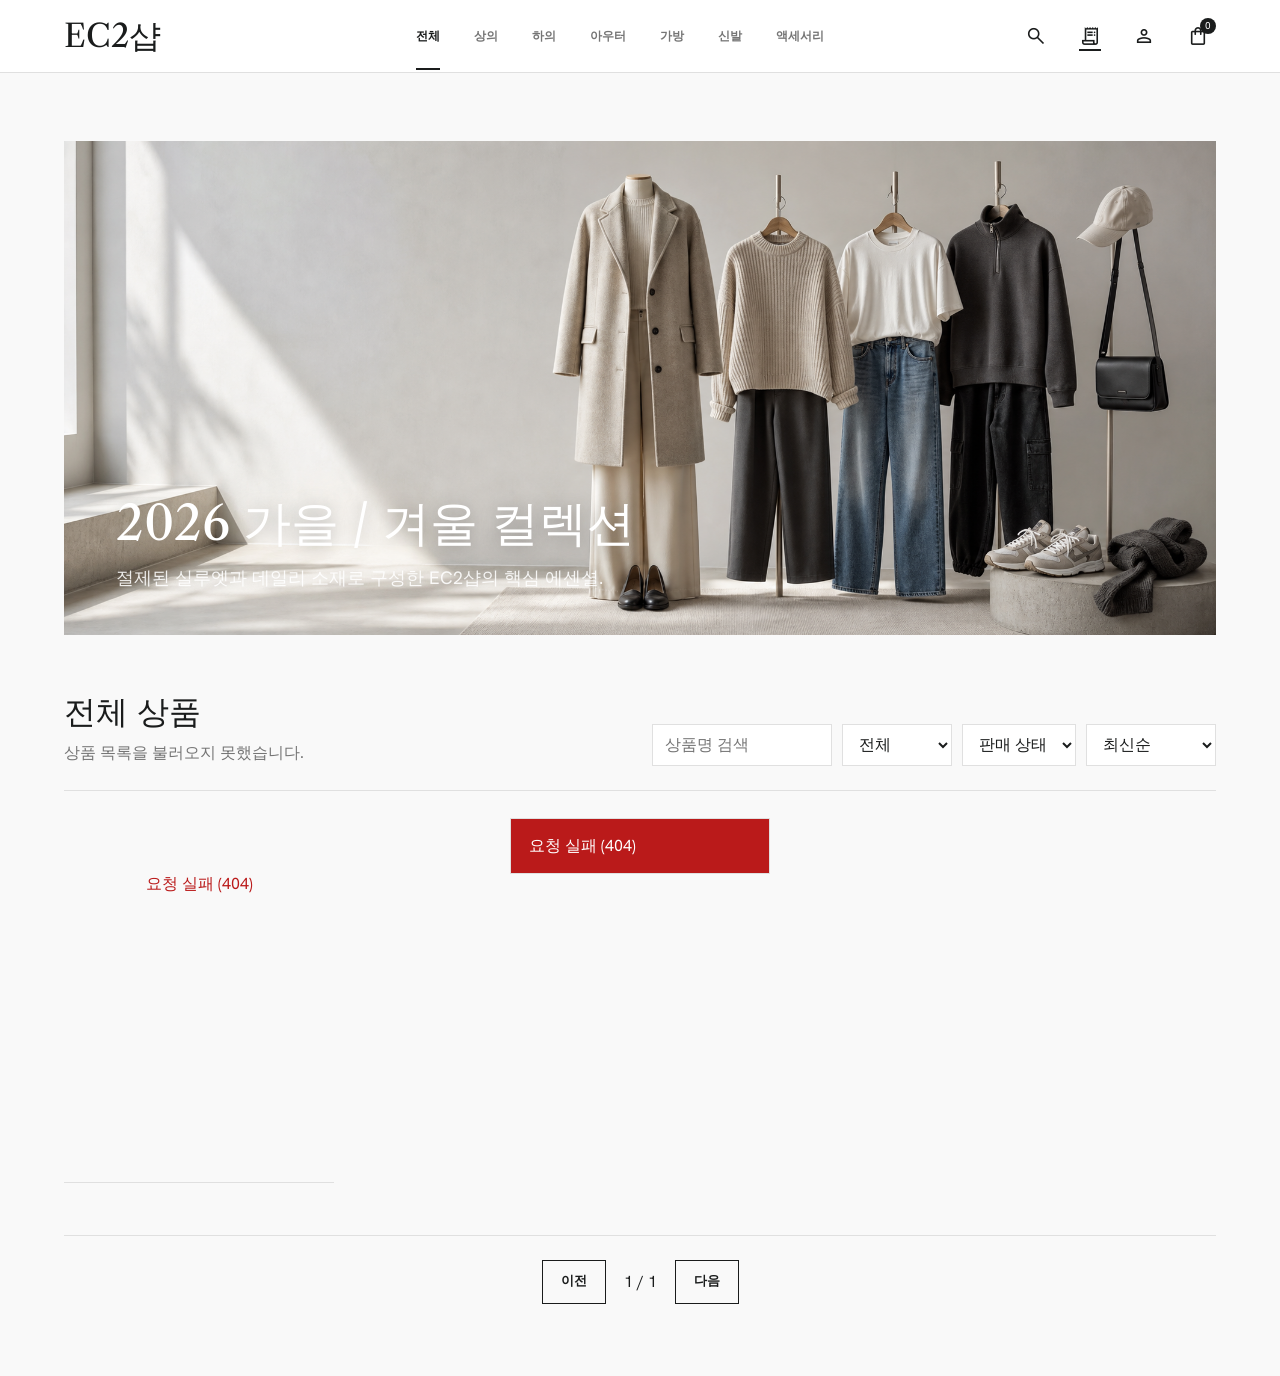
==== commit d04320bd: "feat: 주문 내역 환불 화면 추가" ====
--- a/src/main/resources/static/index.html
+++ b/src/main/resources/static/index.html
@@ -8,8 +8,8 @@
   <link rel="preconnect" href="https://fonts.gstatic.com" crossorigin />
   <link rel="icon" href="data:," />
   <link href="https://fonts.googleapis.com/css2?family=Hanken+Grotesk:wght@400;500;600;700&family=Libre+Caslon+Text:wght@400;700&family=Material+Symbols+Outlined:wght@300;400;500&display=swap" rel="stylesheet" />
-  <link rel="stylesheet" href="styles.css?v=20260606-detail-status-cleanup" />
-  <script defer src="app.js?v=20260606-cart-price-only"></script>
+  <link rel="stylesheet" href="styles.css?v=20260608-refund-pages" />
+  <script defer src="app.js?v=20260608-refund-pages"></script>
 </head>
 <body>
 <header class="site-header">
@@ -31,6 +31,9 @@
       <button class="icon-button" type="button" data-action="focus-search" aria-label="검색">
         <span class="material-symbols-outlined">search</span>
       </button>
+      <a class="icon-button" href="/orders.html" aria-label="주문 내역">
+        <span class="material-symbols-outlined">receipt_long</span>
+      </a>
       <button class="icon-button" type="button" data-action="open-auth" aria-label="계정">
         <span class="material-symbols-outlined">person</span>
       </button>
@@ -90,11 +93,6 @@
     </div>
   </section>
 
-  <section class="content-band account-band" id="account" aria-label="포인트 거래 내역">
-    <div class="account-layout">
-      <div class="transaction-list" id="pointTransactions"></div>
-    </div>
-  </section>
 </main>
 
 <aside class="drawer" id="productDrawer" aria-hidden="true">
--- a/src/main/resources/static/styles.css
+++ b/src/main/resources/static/styles.css
@@ -86,7 +86,7 @@
   margin: 0 auto;
   padding: 0 var(--page-margin);
   display: grid;
-  grid-template-columns: 180px 1fr 180px;
+  grid-template-columns: 180px 1fr 220px;
   align-items: center;
   gap: 24px;
 }
@@ -114,6 +114,7 @@
   color: var(--ink-muted);
   font-size: 12px;
   font-weight: 600;
+  text-decoration: none;
 }
 
 .nav-link:hover,
@@ -370,6 +371,13 @@
   font-weight: 700;
 }
 
+.link-button {
+  display: inline-flex;
+  align-items: center;
+  justify-content: center;
+  text-decoration: none;
+}
+
 .primary-button {
   border: 1px solid var(--ink);
   background: var(--ink);
@@ -409,14 +417,291 @@
   width: 100%;
 }
 
-.account-band {
-  padding-top: 24px;
+.orders-band,
+.refund-band {
+  padding-top: 56px;
   padding-bottom: 96px;
 }
 
-.account-layout {
+.page-title {
+  margin: 0 0 8px;
+  font-family: var(--serif);
+  font-size: 40px;
+  font-weight: 400;
+  line-height: 1.2;
+}
+
+.orders-list {
+  display: grid;
+  gap: 24px;
+}
+
+.order-card {
+  display: grid;
+  gap: 24px;
+  padding: 28px;
+  border: 1px solid var(--line);
+  background: var(--canvas);
+}
+
+.order-card-head,
+.refund-summary-head {
+  display: flex;
+  align-items: flex-start;
+  justify-content: space-between;
+  gap: 24px;
+  padding-bottom: 22px;
+  border-bottom: 1px solid var(--line);
+}
+
+.order-card-head h2,
+.refund-summary-head h2 {
+  margin: 0 0 6px;
+  font-family: var(--serif);
+  font-size: 30px;
+  font-weight: 400;
+  line-height: 1.25;
+  overflow-wrap: anywhere;
+}
+
+.order-card-head p,
+.refund-summary-head p {
+  margin: 0;
+  color: var(--ink-muted);
+  font-size: 14px;
+}
+
+.order-status-group {
+  display: flex;
+  flex-wrap: wrap;
+  justify-content: flex-end;
+  gap: 8px;
+}
+
+.status-pill {
+  min-height: 30px;
+  padding: 0 10px;
+  display: inline-flex;
+  align-items: center;
+  border: 1px solid var(--line);
+  background: var(--surface);
+  color: var(--ink);
+  font-size: 12px;
+  font-weight: 700;
+  white-space: nowrap;
+}
+
+.status-pill.payment {
+  background: var(--ink);
+  color: var(--canvas);
+  border-color: var(--ink);
+}
+
+.status-pill.is-error {
+  background: #fff0f0;
+  color: var(--danger);
+  border-color: #ffc5c5;
+}
+
+.order-items-preview,
+.refund-order-items {
+  display: grid;
+  gap: 14px;
+}
+
+.order-item-preview {
+  display: grid;
+  grid-template-columns: 72px 1fr;
+  gap: 14px;
+  align-items: center;
+}
+
+.order-item-preview img {
+  width: 72px;
+  height: 96px;
+  object-fit: cover;
+  background: var(--surface);
+}
+
+.order-item-preview div {
+  min-width: 0;
+  display: grid;
+  gap: 2px;
+}
+
+.order-item-preview strong {
+  font-size: 15px;
+  font-weight: 600;
+  overflow-wrap: anywhere;
+}
+
+.order-item-preview span {
+  color: var(--ink-muted);
+  font-size: 13px;
+}
+
+.order-summary-grid {
+  display: grid;
+  grid-template-columns: repeat(auto-fit, minmax(150px, 1fr));
+  gap: 12px;
+}
+
+.order-summary-grid.compact {
+  grid-template-columns: repeat(2, minmax(0, 1fr));
+}
+
+.order-summary-grid > div {
+  min-height: 96px;
+  padding: 16px;
+  border: 1px solid var(--line);
+  background: var(--surface);
+}
+
+.order-summary-grid strong {
+  display: block;
+  color: var(--ink);
+  font-size: 18px;
+  font-weight: 700;
+  overflow-wrap: anywhere;
+}
+
+.order-actions,
+.refund-actions,
+.empty-actions {
+  display: flex;
+  flex-wrap: wrap;
+  justify-content: flex-end;
+  gap: 10px;
+}
+
+.empty-actions {
+  justify-content: center;
+  margin-top: 18px;
+}
+
+.refund-layout {
+  display: grid;
+  grid-template-columns: minmax(0, 1fr) minmax(360px, 480px);
+  gap: 28px;
+  align-items: start;
+}
+
+.refund-panel {
+  border: 1px solid var(--line);
+  background: var(--canvas);
+  padding: 28px;
+}
+
+.refund-summary-head {
+  display: grid;
+  justify-content: stretch;
+}
+
+.refund-form {
+  display: grid;
+  gap: 22px;
+}
+
+.form-field {
+  display: grid;
+  gap: 8px;
+  color: var(--ink-muted);
+  font-size: 13px;
+  font-weight: 600;
+}
+
+.form-field textarea {
+  width: 100%;
+  resize: vertical;
+  min-height: 112px;
+  border: 1px solid var(--line);
+  border-radius: 0;
+  background: var(--canvas);
+  color: var(--ink);
+  padding: 12px;
+  outline: none;
+  font: inherit;
+  letter-spacing: 0;
+}
+
+.form-field textarea:focus {
+  border-color: var(--ink);
+}
+
+.refund-item-selector {
+  display: grid;
+  gap: 12px;
+}
+
+.refund-item-row {
+  display: grid;
+  grid-template-columns: 1fr 138px;
+  gap: 12px;
+  align-items: center;
+  padding: 14px 0;
   border-top: 1px solid var(--line);
-  padding-top: 56px;
+}
+
+.refund-item-row strong {
+  display: block;
+  font-size: 15px;
+  font-weight: 600;
+}
+
+.refund-item-row span {
+  color: var(--ink-muted);
+  font-size: 13px;
+}
+
+.refund-quantity {
+  justify-self: end;
+}
+
+.refund-selected-summary {
+  display: flex;
+  align-items: center;
+  justify-content: space-between;
+  gap: 14px;
+  padding: 16px 0;
+  border-top: 1px solid var(--line);
+  border-bottom: 1px solid var(--line);
+}
+
+.refund-selected-summary span {
+  color: var(--ink-muted);
+  font-size: 13px;
+}
+
+.refund-selected-summary strong {
+  font-size: 20px;
+}
+
+.refund-result-slot {
+  min-height: 0;
+}
+
+.refund-result {
+  display: grid;
+  gap: 14px;
+  padding: 18px;
+  border: 1px solid var(--line);
+}
+
+.refund-result.is-success {
+  border-color: #b2ecd5;
+  background: #e6faf2;
+}
+
+.refund-result.is-error {
+  border-color: #ffc5c5;
+  background: #fff0f0;
+  color: var(--danger);
+}
+
+.refund-result p {
+  margin: 0;
+  color: inherit;
+  font-size: 13px;
 }
 
 .label {
@@ -425,24 +710,6 @@
   font-size: 12px;
   font-weight: 600;
   margin-bottom: 18px;
-}
-
-.transaction-list {
-  border-top: 1px solid var(--line);
-}
-
-.transaction-row {
-  display: grid;
-  grid-template-columns: 1fr 120px 160px;
-  gap: 16px;
-  align-items: center;
-  min-height: 58px;
-  border-bottom: 1px solid var(--line);
-  font-size: 14px;
-}
-
-.transaction-row span {
-  color: var(--ink-muted);
 }
 
 .drawer {
@@ -819,7 +1086,7 @@
   }
 
   .header-inner {
-    grid-template-columns: 130px 1fr 150px;
+    grid-template-columns: 130px 1fr 190px;
   }
 
   .primary-nav {
@@ -832,6 +1099,14 @@
 
   .detail-layout {
     grid-template-columns: 1fr;
+  }
+
+  .refund-layout {
+    grid-template-columns: 1fr;
+  }
+
+  .order-summary-grid {
+    grid-template-columns: repeat(2, minmax(0, 1fr));
   }
 }
 
@@ -842,7 +1117,7 @@
 
   .header-inner {
     min-height: 64px;
-    grid-template-columns: 40px 1fr 120px;
+    grid-template-columns: 40px 1fr 168px;
     gap: 8px;
   }
 
@@ -915,10 +1190,36 @@
     font-size: 34px;
   }
 
-  .transaction-row {
+  .orders-band,
+  .refund-band {
+    padding-top: 34px;
+  }
+
+  .page-title {
+    font-size: 34px;
+  }
+
+  .order-card,
+  .refund-panel {
+    padding: 20px;
+  }
+
+  .order-card-head {
+    display: grid;
+  }
+
+  .order-status-group,
+  .order-actions,
+  .refund-actions {
+    justify-content: flex-start;
+  }
+
+  .refund-item-row {
     grid-template-columns: 1fr;
-    gap: 2px;
-    padding: 12px 0;
+  }
+
+  .refund-quantity {
+    justify-self: start;
   }
 }
 
@@ -928,6 +1229,11 @@
   }
 
   .auth-account-grid {
+    grid-template-columns: 1fr;
+  }
+
+  .order-summary-grid,
+  .order-summary-grid.compact {
     grid-template-columns: 1fr;
   }
 
